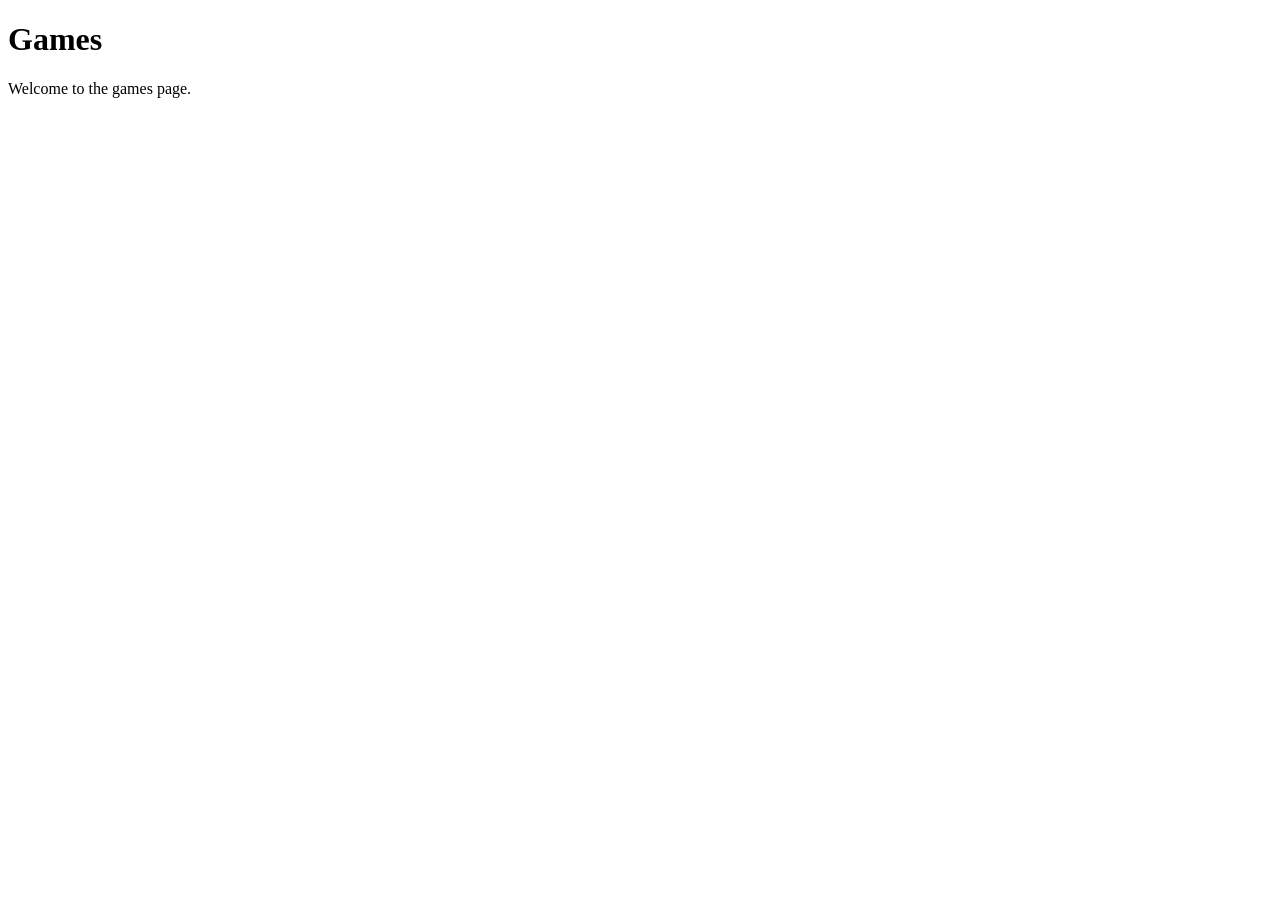
==== index.html @ 56814931 "init" ====
<!DOCTYPE html>
<html lang="en">
<head>
	<meta charset="UTF-8">
	<meta name="viewport" content="width=device-width, initial-scale=1.0">
	<title>Games</title>
</head>
<body>
	<h1>Games</h1>
	<p>Welcome to the games page.</p>
</body>
</html>
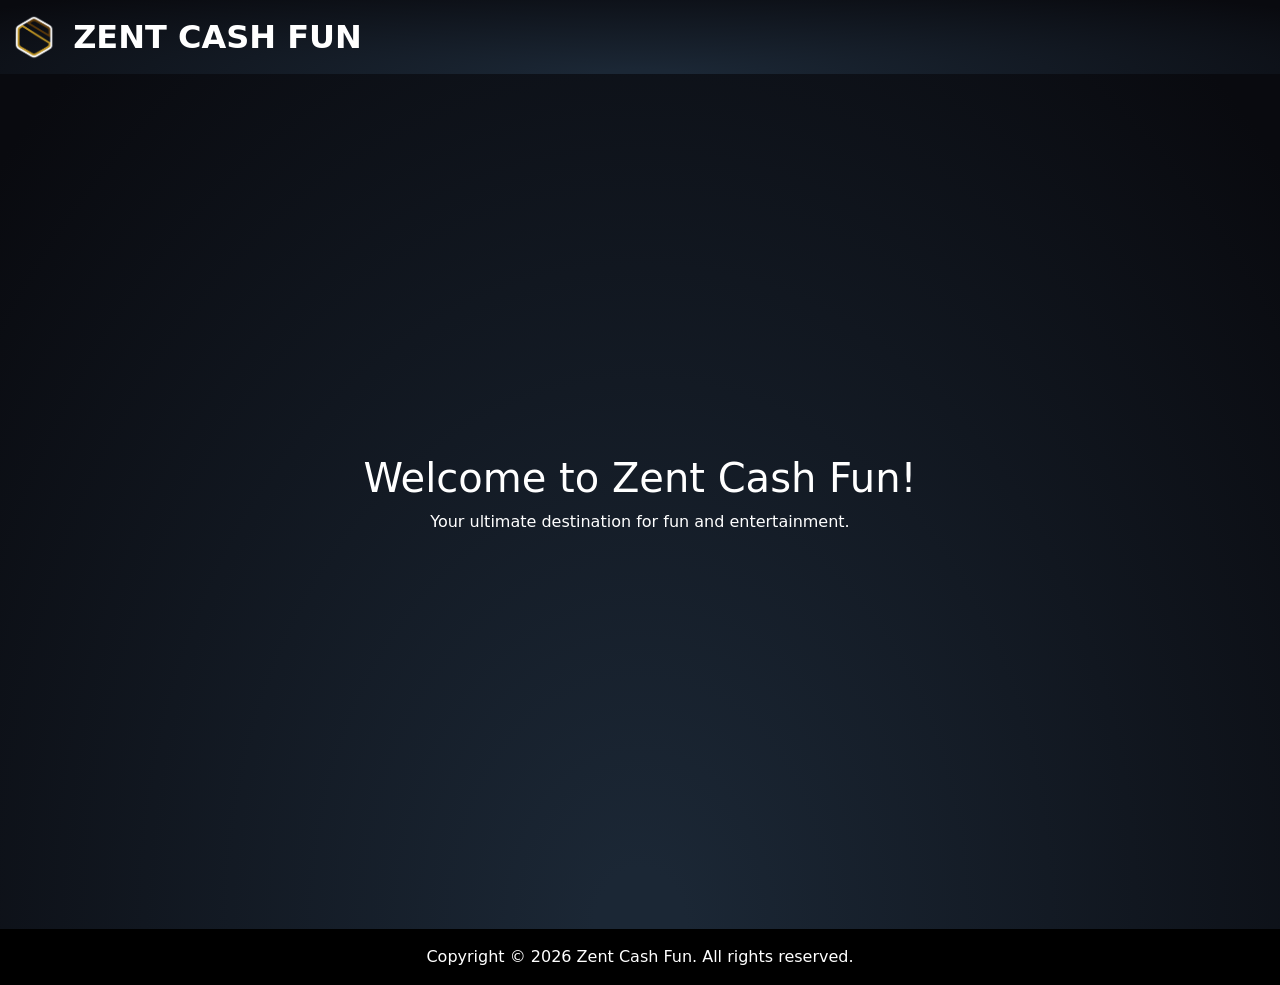
==== commit 6668c084: "init" ====
--- a/index.html
+++ b/index.html
@@ -1,12 +1,39 @@
 <!DOCTYPE html>
 <html lang="en">
 <head>
-	<meta charset="UTF-8">
-	<meta name="viewport" content="width=device-width, initial-scale=1.0">
-	<title>Games</title>
+  <meta charset="UTF-8">
+  <title>Zent Cash Fun</title>
+  <link rel="stylesheet" type="text/css" href="assets/vendor/bootstrap/css/bootstrap.min.css">
+  <link rel="stylesheet" type="text/css" href="assets/css/main.css">
+  <link rel="shortcut icon" type="image/x-icon" href="favicon.ico">
 </head>
 <body>
-	<h1>Games</h1>
-	<p>Welcome to the games page.</p>
+	<nav class="navbar navbar-expand-lg bg-body-tertiary" data-bs-theme="dark">
+		<div class="container-fluid">
+		<a class="navbar-brand" href="/"><img alt="Zent Cash Fun" loading="lazy" src="assets/img/zent-cash-fun.png" height="48"> <span class="logo-text">Zent Cash Fun</span></a>
+		<button class="navbar-toggler" type="button" data-bs-toggle="collapse" data-bs-target="#navbarNavDropdown" aria-controls="navbarNavDropdown" aria-expanded="false" aria-label="Toggle navigation">
+			<span class="navbar-toggler-icon"></span>
+		</button>
+		<div class="navbar-collapse" id="navbarNavDropdown">
+		</div>
+		</div>
+	</nav>
+	<section class="main-content">
+		<div class="container">
+			<div class="row">
+				<div class="col-md-12 text-center">
+					<h1>Welcome to Zent Cash Fun!</h1>
+					<p>Your ultimate destination for fun and entertainment.</p>
+				</div>
+			</div>
+		</div>
+	</section>
+	<section class="footer">
+		<div class="footer-copyright">     
+		<p>Copyright &copy; <span id="currentyear">2026</span> Zent Cash Fun. All rights reserved.</p>
+		</div>
+	</section>
+	<script src="assets/vendor/bootstrap/js/bootstrap.bundle.min.js"></script>   
+	<script src="assets/js/main.js"></script>
 </body>
 </html>
--- a/assets/css/main.css
+++ b/assets/css/main.css
@@ -0,0 +1,50 @@
+/* Navigation Styles */
+.bg-body-tertiary {
+    background: radial-gradient(ellipse at bottom, #1b2735 5%, #090a0f 95%);
+}
+.navbar-brand{
+    display: inline-flex;
+    align-items: center;
+}
+.logo-text {
+    font-size: xx-large;
+    font-weight: bold;
+    margin-left: 1rem;
+    text-transform: uppercase;
+}
+.nav-item {
+    font-size: 1.25rem;
+    font-weight: bolder;
+    padding-left: 1.3rem;
+    padding-right: 1.3rem;
+}
+.navbar-collapse {
+    justify-content: flex-end;
+}
+/* Navigation Styles */
+
+/* Main Content Styles */
+.main-content {
+    background: radial-gradient(ellipse at bottom, #1b2735 5%, #090a0f 95%);
+    color: #FFFFFF;
+    padding: 4rem 0;
+    height: 95vh;
+    display: flex;
+    align-items: center;
+}
+
+/* Footer Styles */
+.footer {
+    background: black;
+    color: #FFFFFF;
+    position: relative;
+    overflow: hidden;
+    z-index: 5;
+    padding-left: 2rem;
+    padding-right: 2rem;
+    padding-top: 1rem;
+}
+.footer-copyright {
+    text-align: center !important;
+}
+/* Footer Styles */
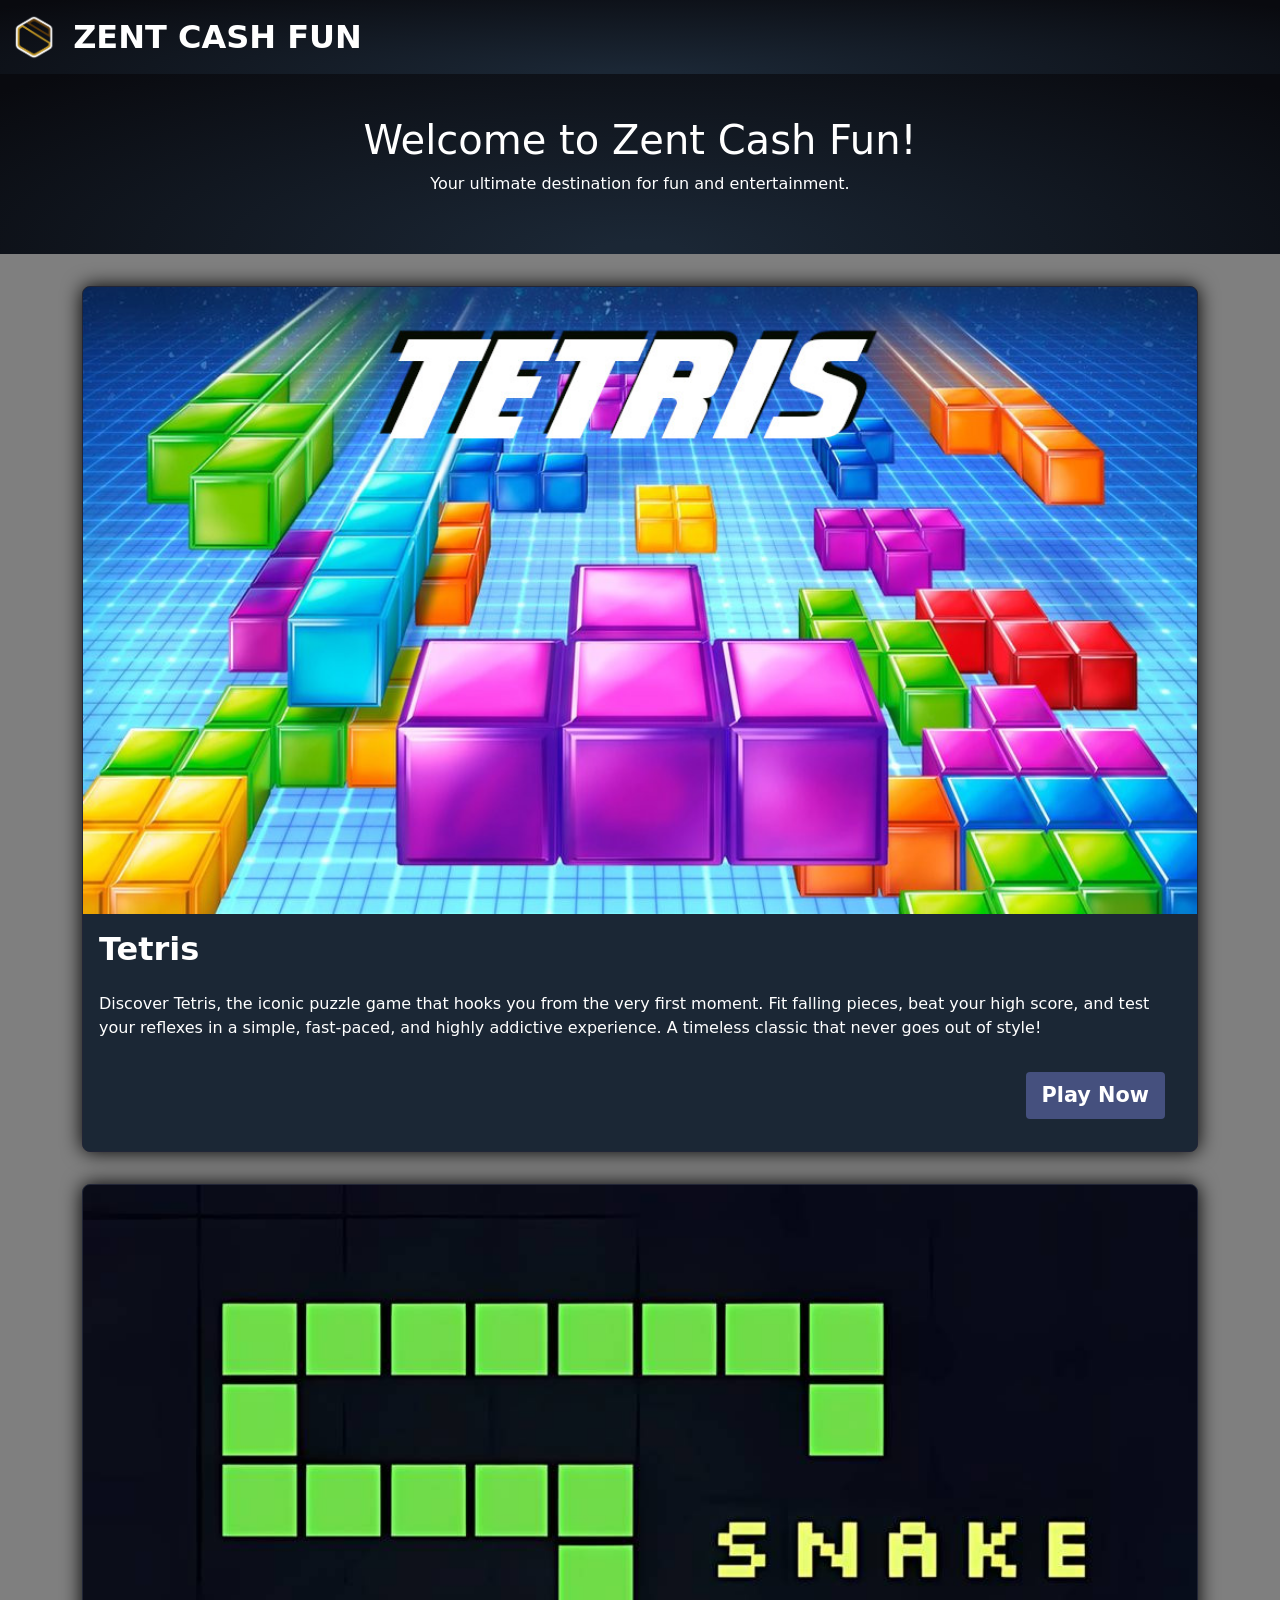
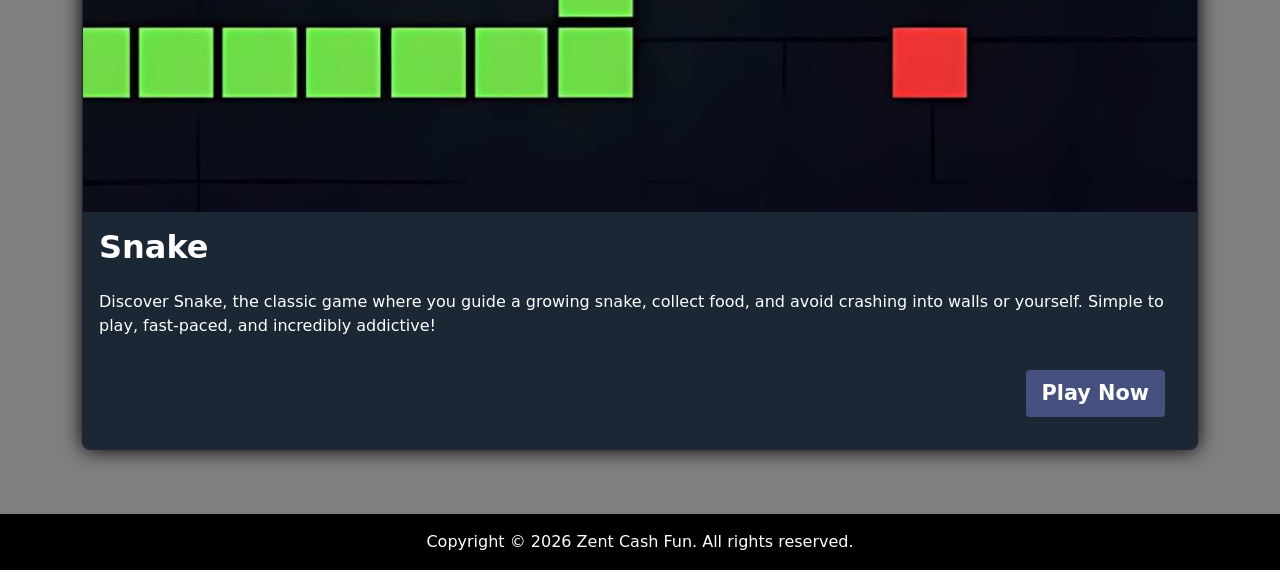
==== commit aab8aab6: "init" ====
--- a/index.html
+++ b/index.html
@@ -2,6 +2,7 @@
 <html lang="en">
 <head>
   <meta charset="UTF-8">
+  <meta name="viewport" content="width=device-width, initial-scale=1.0"/>
   <title>Zent Cash Fun</title>
   <link rel="stylesheet" type="text/css" href="assets/vendor/bootstrap/css/bootstrap.min.css">
   <link rel="stylesheet" type="text/css" href="assets/css/main.css">
@@ -10,12 +11,10 @@
 <body>
 	<nav class="navbar navbar-expand-lg bg-body-tertiary" data-bs-theme="dark">
 		<div class="container-fluid">
-		<a class="navbar-brand" href="/"><img alt="Zent Cash Fun" loading="lazy" src="assets/img/zent-cash-fun.png" height="48"> <span class="logo-text">Zent Cash Fun</span></a>
-		<button class="navbar-toggler" type="button" data-bs-toggle="collapse" data-bs-target="#navbarNavDropdown" aria-controls="navbarNavDropdown" aria-expanded="false" aria-label="Toggle navigation">
-			<span class="navbar-toggler-icon"></span>
-		</button>
-		<div class="navbar-collapse" id="navbarNavDropdown">
-		</div>
+			<a class="navbar-brand" href="/"><img alt="Zent Cash Fun" loading="lazy" src="assets/img/zent-cash-fun.png" height="48"> <span class="logo-text">Zent Cash Fun</span></a>
+			<button class="navbar-toggler" type="button" data-bs-toggle="collapse" data-bs-target="#navbarNavDropdown" aria-controls="navbarNavDropdown" aria-expanded="false" aria-label="Toggle navigation"><span class="navbar-toggler-icon"></span></button>
+			<div class="collapse navbar-collapse" id="navbarNavDropdown">
+			</div>
 		</div>
 	</nav>
 	<section class="main-content">
@@ -24,6 +23,32 @@
 				<div class="col-md-12 text-center">
 					<h1>Welcome to Zent Cash Fun!</h1>
 					<p>Your ultimate destination for fun and entertainment.</p>
+				</div>
+			</div>
+		</div>
+	</section>
+		<section class="games-content">
+		<div class="container">
+			<div class="row">
+				<div class="col-12 col-sm-12 col-md-12 col-lg-12 col-xl-12 col-xxl-6">
+					<div class="game-card">
+						<img alt="tetris" loading="lazy" src="assets/img/games/tetris.jpg">
+						<h3 class="game-title">Tetris</h3>
+						<p class="game-description">Discover Tetris, the iconic puzzle game that hooks you from the very first moment. Fit falling pieces, beat your high score, and test your reflexes in a simple, fast-paced, and highly addictive experience. A timeless classic that never goes out of style!</p>
+						<div class="game-button-container">
+							<a href="tetris" class="play-button">Play Now</a>
+						</div>
+					</div>
+				</div>
+				<div class="col-12 col-sm-12 col-md-12 col-lg-12 col-xl-12 col-xxl-6">
+					<div class="game-card">
+						<img alt="Snake" loading="lazy" src="assets/img/games/snake.jpg" class="game-image">
+						<h3 class="game-title">Snake</h3>
+						<p class="game-description">Discover Snake, the classic game where you guide a growing snake, collect food, and avoid crashing into walls or yourself. Simple to play, fast-paced, and incredibly addictive!</p>
+						<div class="game-button-container">
+							<a href="snake" class="play-button">Play Now</a>
+						</div>
+					</div>
 				</div>
 			</div>
 		</div>
--- a/assets/css/main.css
+++ b/assets/css/main.css
@@ -28,10 +28,59 @@
     background: radial-gradient(ellipse at bottom, #1b2735 5%, #090a0f 95%);
     color: #FFFFFF;
     padding: 4rem 0;
-    height: 95vh;
+    height: 20vh;
     display: flex;
     align-items: center;
 }
+/* Main Content Styles */
+
+/* Game Section Styles */
+.games-content {
+    background: #7f7f7f;
+    padding: 2rem;
+}
+
+.game-card { 
+    background: #1b2735;
+    color: rgb(255, 255, 255);
+    border: 1px solid #212537;
+    box-shadow: 0 0 20px rgb(0, 0, 0);
+    border-radius: 0.5rem;
+    margin-bottom: 2rem;
+    overflow: hidden;
+}
+.game-card img {
+    width: 100%;
+}
+.game-title {
+    font-size: 2rem;
+    font-weight: bold;
+    padding: 1rem;
+}
+.game-description {
+    padding: 0 1rem 1rem 1rem;
+}
+.game-button-container {
+    display: flex;
+    justify-content: flex-end;
+    padding: 0 2rem 2rem 2rem;
+}
+.play-button {
+    background: #45507e;
+    color: #FFFFFF;
+    border: none;
+    padding: 0.5rem 1rem;
+    font-size: 1.3rem;
+    font-weight: bold;
+    border-radius: 0.25rem;
+    text-decoration: none;
+    cursor: pointer;
+    animation: pulse 2s infinite;
+}
+.play-button:hover {
+    background: #5a67d8;
+}
+/* Game Section Styles */
 
 /* Footer Styles */
 .footer {
@@ -47,4 +96,20 @@
 .footer-copyright {
     text-align: center !important;
 }
-/* Footer Styles */+/* Footer Styles */
+
+/* Animations */
+@keyframes pulse {
+    0% {
+        transform: scale(1);
+        box-shadow: 0 0 0 rgba(255, 255, 255, 0.7);
+    }
+    50% {
+        transform: scale(1.05);
+        box-shadow: 0 0 20px rgba(255, 255, 255, 0.7);
+    }
+    100% {
+        transform: scale(1);
+        box-shadow: 0 0 0 rgba(255, 255, 255, 0.7);
+    }
+}
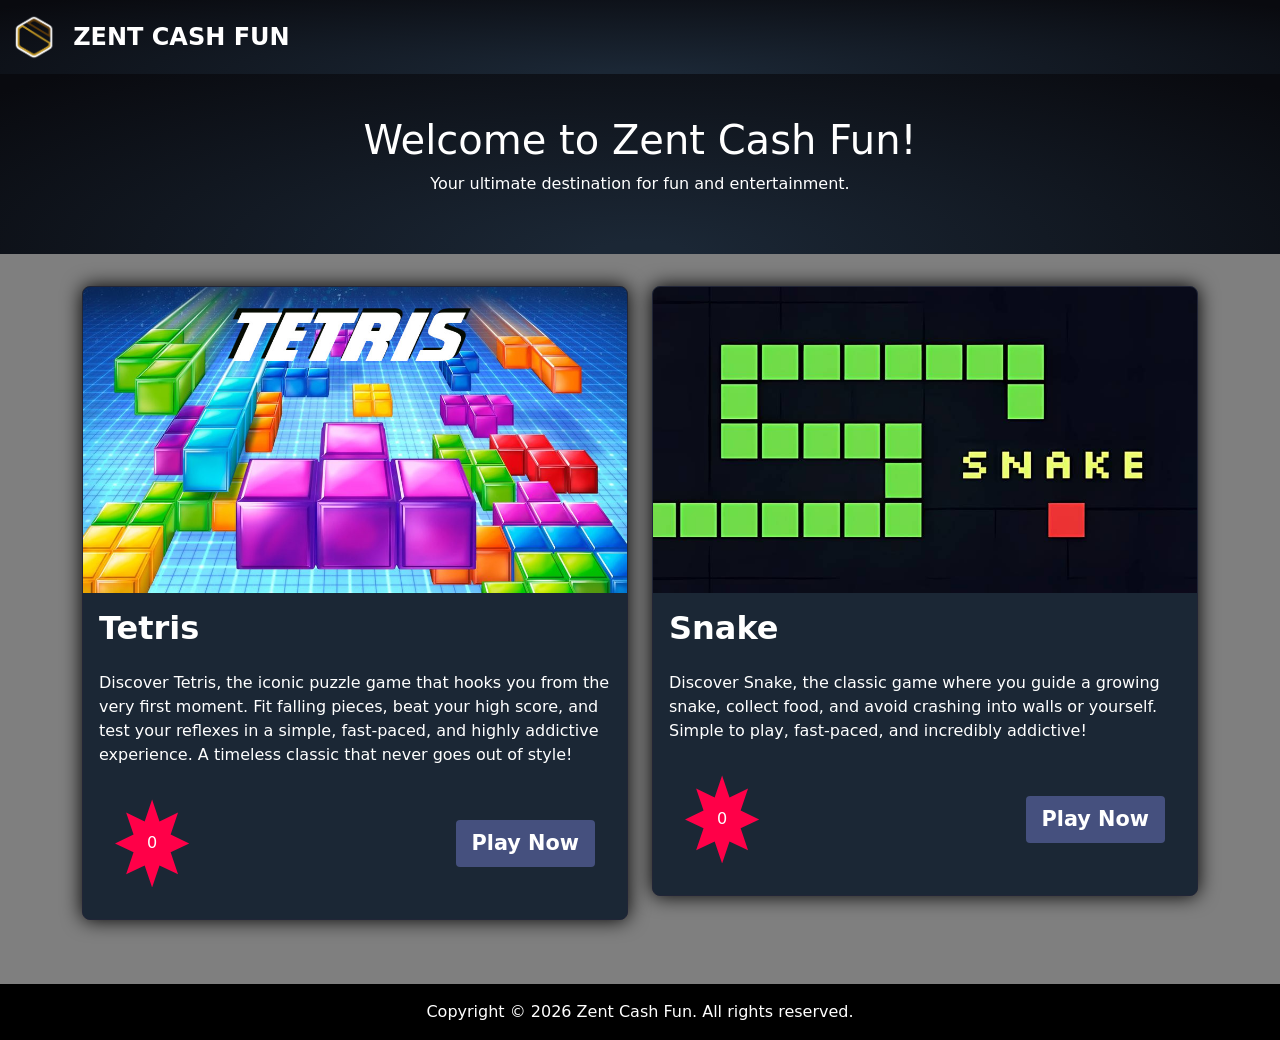
==== commit 10ff5517: "init" ====
--- a/index.html
+++ b/index.html
@@ -30,22 +30,24 @@
 		<section class="games-content">
 		<div class="container">
 			<div class="row">
-				<div class="col-12 col-sm-12 col-md-12 col-lg-12 col-xl-12 col-xxl-6">
+				<div class="col-12 col-sm-12 col-md-12 col-lg-12 col-xl-6 col-xxl-6">
 					<div class="game-card">
 						<img alt="tetris" loading="lazy" src="assets/img/games/tetris.jpg">
 						<h3 class="game-title">Tetris</h3>
 						<p class="game-description">Discover Tetris, the iconic puzzle game that hooks you from the very first moment. Fit falling pieces, beat your high score, and test your reflexes in a simple, fast-paced, and highly addictive experience. A timeless classic that never goes out of style!</p>
 						<div class="game-button-container">
+							<span class="game-cost" id="tetris-cost">0</span>
 							<a href="tetris" class="play-button">Play Now</a>
 						</div>
 					</div>
 				</div>
-				<div class="col-12 col-sm-12 col-md-12 col-lg-12 col-xl-12 col-xxl-6">
+				<div class="col-12 col-sm-12 col-md-12 col-lg-12 col-xl-6 col-xxl-6">
 					<div class="game-card">
 						<img alt="Snake" loading="lazy" src="assets/img/games/snake.jpg" class="game-image">
 						<h3 class="game-title">Snake</h3>
 						<p class="game-description">Discover Snake, the classic game where you guide a growing snake, collect food, and avoid crashing into walls or yourself. Simple to play, fast-paced, and incredibly addictive!</p>
 						<div class="game-button-container">
+							<span class="game-cost" id="snake-cost">0</span>
 							<a href="snake" class="play-button">Play Now</a>
 						</div>
 					</div>
--- a/assets/css/main.css
+++ b/assets/css/main.css
@@ -7,7 +7,7 @@
     align-items: center;
 }
 .logo-text {
-    font-size: xx-large;
+    font-size: x-large;
     font-weight: bold;
     margin-left: 1rem;
     text-transform: uppercase;
@@ -62,8 +62,14 @@
 }
 .game-button-container {
     display: flex;
-    justify-content: flex-end;
+    justify-content: space-between;
+    align-items: center;
     padding: 0 2rem 2rem 2rem;
+}
+.game-cost {
+    background: rgb(255, 0, 72);
+    clip-path: polygon(50% 0%, 60% 25%, 85% 15%, 75% 40%, 100% 50%, 75% 60%, 85% 85%, 60% 75%, 50% 100%, 40% 75%, 15% 85%, 25% 60%, 0% 50%, 25% 40%, 15% 15%, 40% 25%);
+    padding: 2rem;
 }
 .play-button {
     background: #45507e;
@@ -97,7 +103,12 @@
     text-align: center !important;
 }
 /* Footer Styles */
-
+@media (max-width: 768px) {
+.games-content{
+    padding-left: 0.4rem;
+    padding-right: 0.4rem;
+}
+}
 /* Animations */
 @keyframes pulse {
     0% {
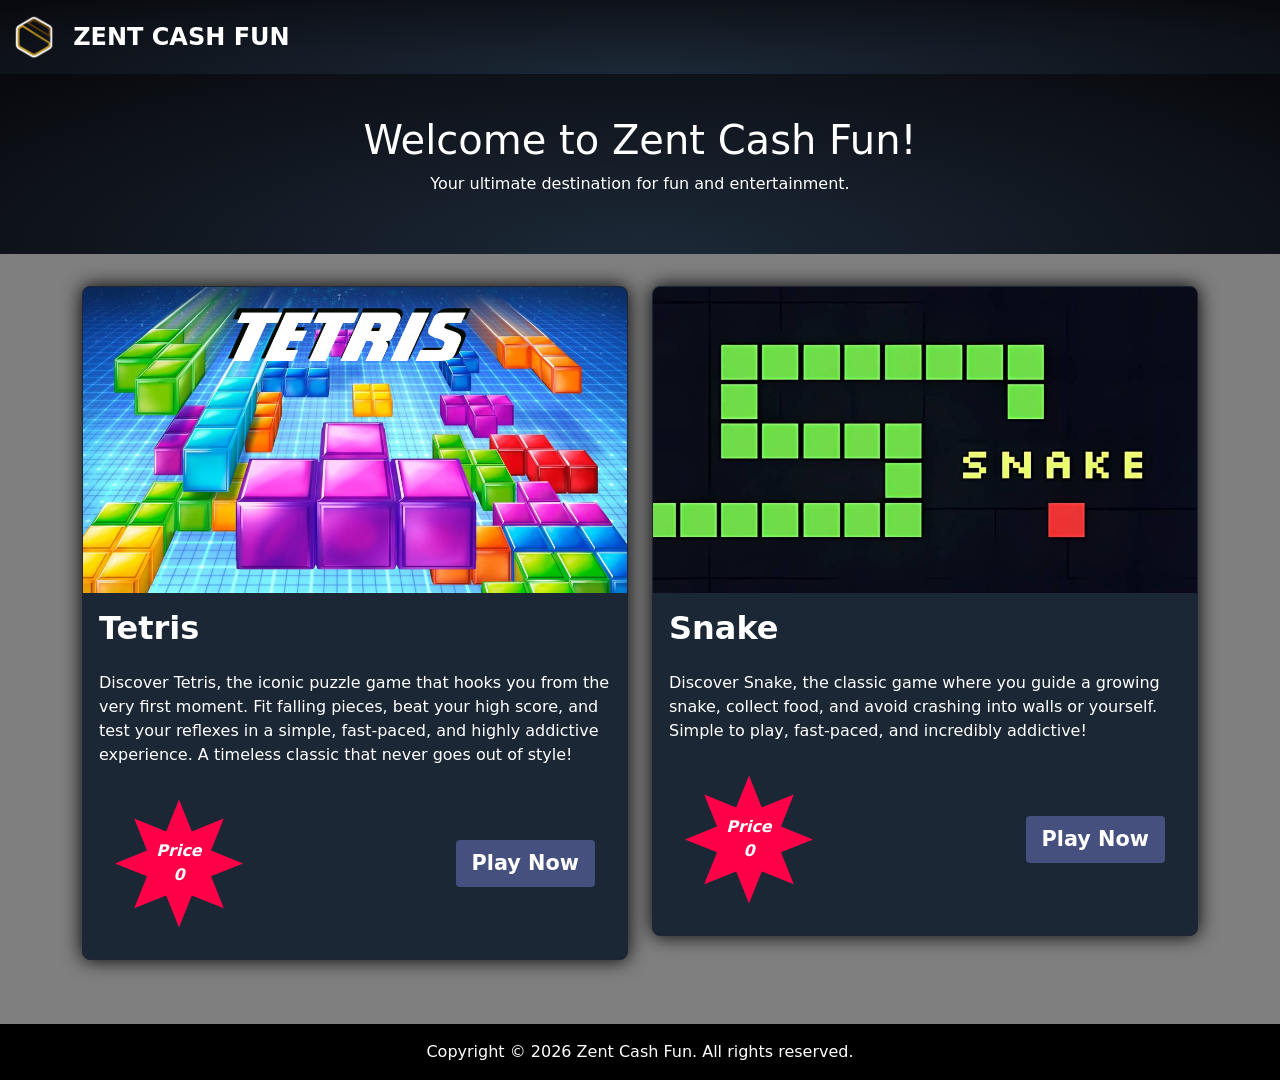
==== commit 96480c5e: "init" ====
--- a/index.html
+++ b/index.html
@@ -36,7 +36,7 @@
 						<h3 class="game-title">Tetris</h3>
 						<p class="game-description">Discover Tetris, the iconic puzzle game that hooks you from the very first moment. Fit falling pieces, beat your high score, and test your reflexes in a simple, fast-paced, and highly addictive experience. A timeless classic that never goes out of style!</p>
 						<div class="game-button-container">
-							<span class="game-cost" id="tetris-cost">0</span>
+							<span class="game-cost">Price <span id="tetris-cost">0</span></span>
 							<a href="tetris" class="play-button">Play Now</a>
 						</div>
 					</div>
@@ -47,7 +47,7 @@
 						<h3 class="game-title">Snake</h3>
 						<p class="game-description">Discover Snake, the classic game where you guide a growing snake, collect food, and avoid crashing into walls or yourself. Simple to play, fast-paced, and incredibly addictive!</p>
 						<div class="game-button-container">
-							<span class="game-cost" id="snake-cost">0</span>
+							<span class="game-cost">Price <span id="snake-cost">0</span></span>
 							<a href="snake" class="play-button">Play Now</a>
 						</div>
 					</div>
@@ -56,7 +56,10 @@
 		</div>
 	</section>
 	<section class="footer">
-		<div class="footer-copyright">     
+		<div class="footer-copyright">
+		<audio id="background-music" autoplay loop>
+			<source src="assets/song/background-music-two.mp3" type="audio/mpeg">
+		</audio>	     
 		<p>Copyright &copy; <span id="currentyear">2026</span> Zent Cash Fun. All rights reserved.</p>
 		</div>
 	</section>
--- a/assets/css/main.css
+++ b/assets/css/main.css
@@ -70,6 +70,16 @@
     background: rgb(255, 0, 72);
     clip-path: polygon(50% 0%, 60% 25%, 85% 15%, 75% 40%, 100% 50%, 75% 60%, 85% 85%, 60% 75%, 50% 100%, 40% 75%, 15% 85%, 25% 60%, 0% 50%, 25% 40%, 15% 15%, 40% 25%);
     padding: 2rem;
+    display: flex;
+    flex-direction: column;
+    align-items: center;
+    height: 8rem;
+    width: 8rem;
+    font-size: 1rem;
+    justify-content: center;
+    font-style: oblique;
+    font-weight: bold;
+    animation: pulsePrice 2s infinite;
 }
 .play-button {
     background: #45507e;
@@ -123,4 +133,20 @@
         transform: scale(1);
         box-shadow: 0 0 0 rgba(255, 255, 255, 0.7);
     }
+}
+
+@keyframes pulsePrice {
+0% {
+    transform: scale(1);
+    box-shadow: inset 17px -20px 100px 20px rgba(245, 193, 60, 0.7);
+}
+50% {
+    transform: scale(0.95);
+    box-shadow: inset 17px -20px 100px 20px rgb(249 255 0);
+}
+
+75% {
+    transform: scale(0.9);
+    box-shadow: inset 17px -20px 100px 20px rgb(0 0 0);
+}
 }
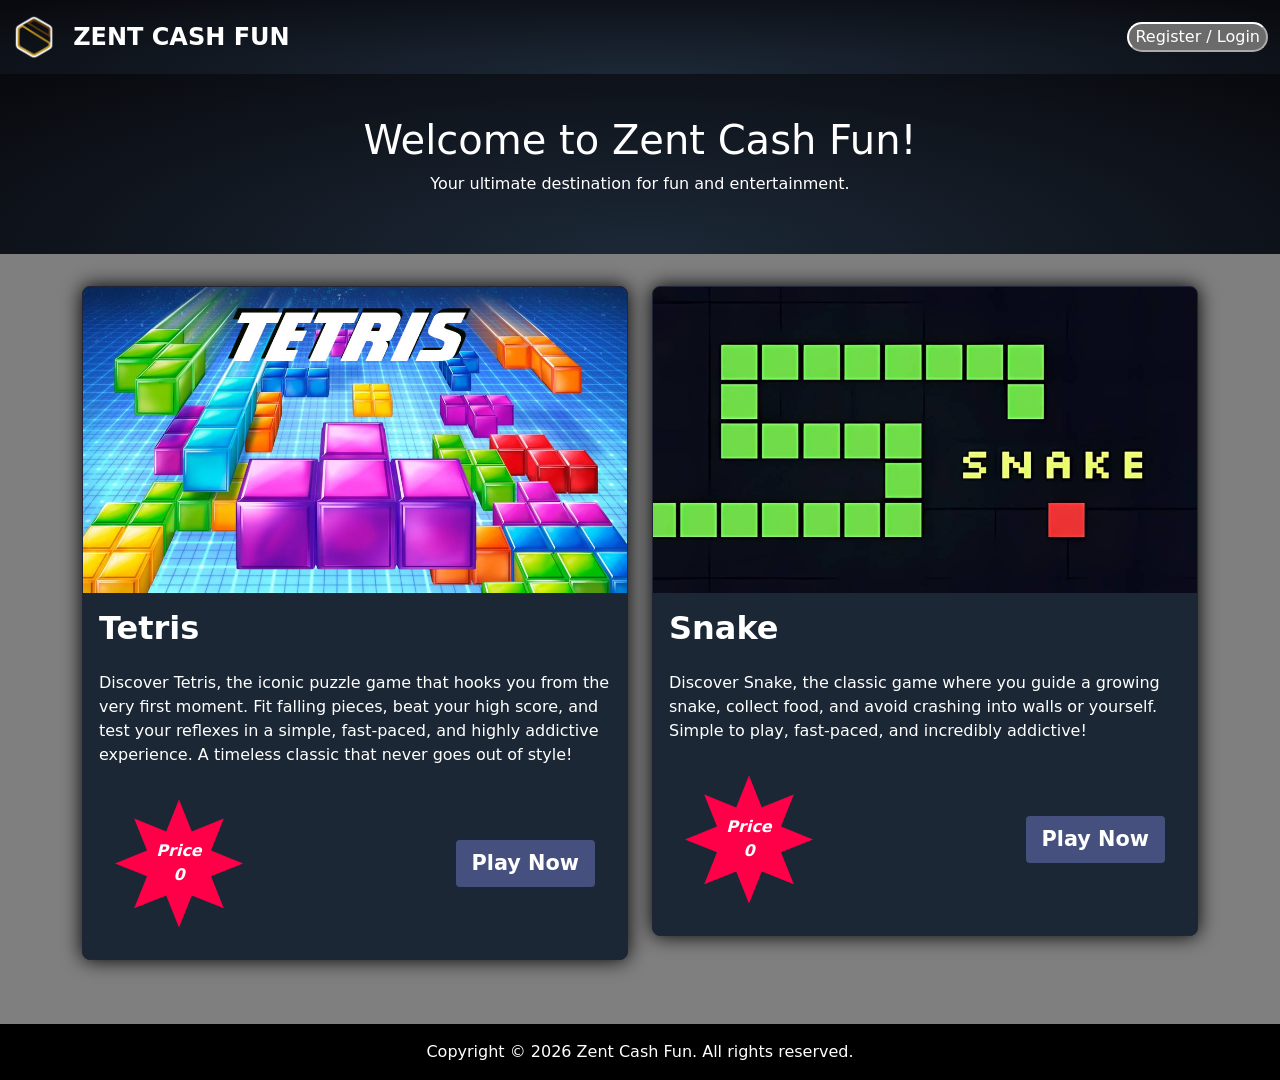
==== commit d922cec7: "init" ====
--- a/index.html
+++ b/index.html
@@ -14,6 +14,10 @@
 			<a class="navbar-brand" href="/"><img alt="Zent Cash Fun" loading="lazy" src="assets/img/zent-cash-fun.png" height="48"> <span class="logo-text">Zent Cash Fun</span></a>
 			<button class="navbar-toggler" type="button" data-bs-toggle="collapse" data-bs-target="#navbarNavDropdown" aria-controls="navbarNavDropdown" aria-expanded="false" aria-label="Toggle navigation"><span class="navbar-toggler-icon"></span></button>
 			<div class="collapse navbar-collapse" id="navbarNavDropdown">
+				<a class="nav-item userdashboard" href="dashboard.html">Dashboard</a>
+				<p class="usergetbalance">Balance: <span id="balance">0.00</span></p>
+          		<button class="register-login-btn" onclick="window.location.href='auth.html'">Register / Login</button>
+          		<button class="close-session-btn" onclick="closeSession()">Close Session</button>
 			</div>
 		</div>
 	</nav>
@@ -59,11 +63,12 @@
 		<div class="footer-copyright">
 		<audio id="background-music" autoplay loop>
 			<source src="assets/song/background-music-two.mp3" type="audio/mpeg">
-		</audio>	     
+		</audio>		     
 		<p>Copyright &copy; <span id="currentyear">2026</span> Zent Cash Fun. All rights reserved.</p>
 		</div>
 	</section>
-	<script src="assets/vendor/bootstrap/js/bootstrap.bundle.min.js"></script>   
+	<script src="assets/vendor/bootstrap/js/bootstrap.bundle.min.js"></script>
+	<script src="assets/js/api.js"></script>   
 	<script src="assets/js/main.js"></script>
 </body>
 </html>
--- a/assets/css/main.css
+++ b/assets/css/main.css
@@ -6,6 +6,7 @@
     display: inline-flex;
     align-items: center;
 }
+
 .logo-text {
     font-size: x-large;
     font-weight: bold;
@@ -13,15 +14,78 @@
     text-transform: uppercase;
 }
 .nav-item {
+    color: rgb(197, 197, 197);
     font-size: 1.25rem;
     font-weight: bolder;
-    padding-left: 1.3rem;
-    padding-right: 1.3rem;
+    text-decoration: none;
+    padding: 0.5rem;
+    margin-right: 1rem;
+    margin-left: 1rem;
+    border-radius: 5px;
+}
+.nav-item:hover {
+    color: rgb(255, 255, 255);
+    cursor: pointer;
+    background: #1e2b3f;
 }
 .navbar-collapse {
     justify-content: flex-end;
 }
+.usergetbalance {
+    font-size: 1rem;
+    font-weight: bolder;
+    margin-right: 1.5rem;
+    margin-top: 0;
+    margin-bottom: 0;
+    color: #FFFFFF;
+}
+.register-login-btn{
+    border-radius: 1rem;
+}
+.close-session-btn{
+    border-radius: 1rem;
+}
 /* Navigation Styles */
+
+/* Authentication Styles */
+.auth-container {
+    display: flex;
+    height: 95vh;
+    background: radial-gradient(ellipse at bottom, #464434 30%, #7f7f7f 95%);
+}
+#auth {
+    display: flex;
+    flex-direction: column;
+    flex-wrap: wrap;
+    margin: auto;
+    align-items: center;
+    background: #7e7e7e;
+    min-width: 300px;
+    max-width: 350px;
+    border-radius: 1rem;
+    border: 1px solid rgb(172, 172, 172);
+    padding-bottom: 2rem;
+}
+.auth-title  {
+    padding-top: 2rem;
+    color: #FFFFFF;
+}
+#auth input {
+    padding: 10px;
+    margin: 5px;
+    min-width: 200px;
+    border-radius: 3rem;
+}
+#auth button {
+    padding: 10px;
+    margin: 5px;
+    min-width: 100px;
+    border-radius: 3rem;
+}
+#auth button:hover {
+    background: #d7ffaa;
+}
+/* Authentication Styles */
 
 /* Main Content Styles */
 .main-content {
@@ -113,12 +177,71 @@
     text-align: center !important;
 }
 /* Footer Styles */
+
+/* Dashboard Styles */
+.dashboard-content {
+    background: radial-gradient(ellipse at bottom, #1b2735 5%, #090a0f 95%);
+    color: #FFFFFF;
+    padding: 4rem 0;
+    min-height: 80vh;
+}
+.deposit {
+    display: flex;
+    flex-direction: column;
+    flex-wrap: nowrap;
+    padding-left: 2rem;
+    padding-right: 2rem;
+    padding-top: 2rem;
+    padding-bottom: 2rem;
+    align-items: center;
+    background: #25334c;
+    border-radius: 1rem;
+    border: 1px solid rgb(139 139 139);
+    box-shadow: 0 0 20px rgb(197 197 197);
+    margin-top: 2rem;
+    margin-bottom: 2rem;;
+}    
+.deposit p {
+    background: #303a46;
+    padding: 1rem;
+    border-radius: 1rem;
+    word-break: break-all;
+    font-size: 0.9rem;
+}
+.userbalance {
+    display: flex;
+    flex-direction: column;
+    flex-wrap: nowrap;
+    padding-left: 2rem;
+    padding-right: 2rem;
+    padding-top: 2rem;
+    padding-bottom: 2rem;
+    align-items: center;
+    background: #25334c;
+    border-radius: 1rem;
+    border: 1px solid rgb(139 139 139);
+    box-shadow: 0 0 20px rgb(197 197 197);
+    margin-top: 2rem;
+    margin-bottom: 2rem;
+    width: max-content;
+}
+#getbalance {
+    background: #3f6c56;
+    padding: 1rem;
+    border-radius: 1rem;
+    word-break: break-all;
+    font-size: 1.25rem;
+} 
+/* Dashboard Styles */
+
+/* Responsive Styles */
 @media (max-width: 768px) {
 .games-content{
     padding-left: 0.4rem;
     padding-right: 0.4rem;
 }
 }
+
 /* Animations */
 @keyframes pulse {
     0% {
@@ -136,17 +259,17 @@
 }
 
 @keyframes pulsePrice {
-0% {
-    transform: scale(1);
-    box-shadow: inset 17px -20px 100px 20px rgba(245, 193, 60, 0.7);
-}
-50% {
-    transform: scale(0.95);
-    box-shadow: inset 17px -20px 100px 20px rgb(249 255 0);
-}
-
-75% {
-    transform: scale(0.9);
-    box-shadow: inset 17px -20px 100px 20px rgb(0 0 0);
-}
+    0% {
+        transform: scale(1);
+        box-shadow: inset 17px -20px 100px 20px rgba(245, 193, 60, 0.7);
+    }
+    50% {
+        transform: scale(0.95);
+        box-shadow: inset 17px -20px 100px 20px rgb(249 255 0);
+    }
+
+    75% {
+        transform: scale(0.9);
+        box-shadow: inset 17px -20px 100px 20px rgb(0 0 0);
+    }
 }
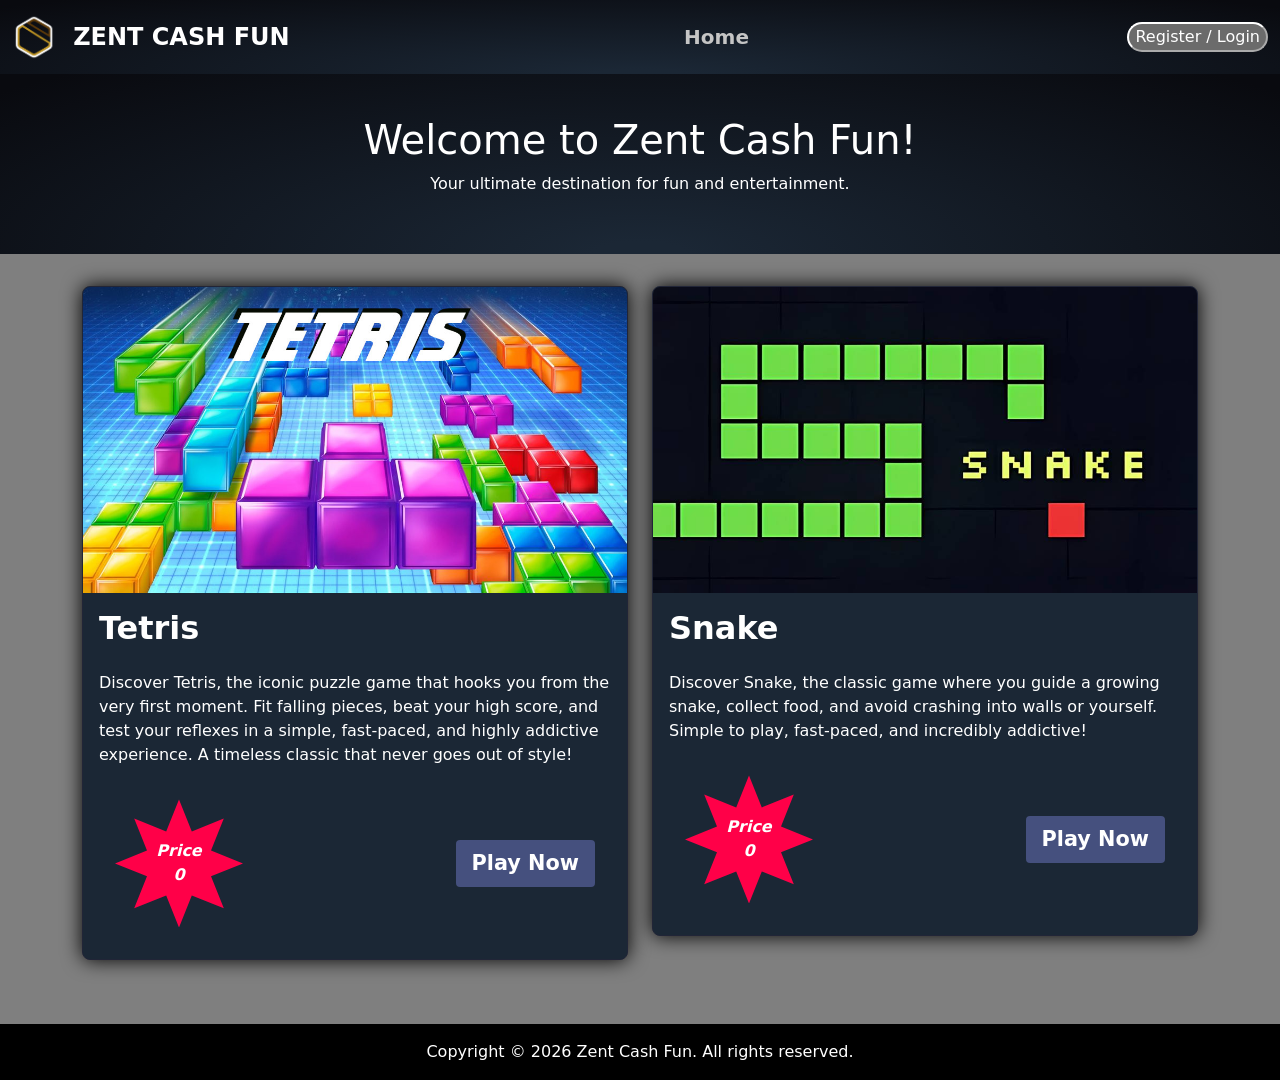
==== commit c645495f: "init" ====
--- a/index.html
+++ b/index.html
@@ -14,7 +14,10 @@
 			<a class="navbar-brand" href="/"><img alt="Zent Cash Fun" loading="lazy" src="assets/img/zent-cash-fun.png" height="48"> <span class="logo-text">Zent Cash Fun</span></a>
 			<button class="navbar-toggler" type="button" data-bs-toggle="collapse" data-bs-target="#navbarNavDropdown" aria-controls="navbarNavDropdown" aria-expanded="false" aria-label="Toggle navigation"><span class="navbar-toggler-icon"></span></button>
 			<div class="collapse navbar-collapse" id="navbarNavDropdown">
-				<a class="nav-item userdashboard" href="dashboard.html">Dashboard</a>
+				<div class="navbar-nav">
+					<a class="nav-item" href="./">Home</a>
+					<a class="nav-item userdashboard" href="dashboard.html">Dashboard</a>
+				</div>
 				<p class="usergetbalance">Balance: <span id="balance">0.00</span></p>
           		<button class="register-login-btn" onclick="window.location.href='auth.html'">Register / Login</button>
           		<button class="close-session-btn" onclick="closeSession()">Close Session</button>
--- a/assets/css/main.css
+++ b/assets/css/main.css
@@ -5,6 +5,10 @@
 .navbar-brand{
     display: inline-flex;
     align-items: center;
+}
+
+.navbar-nav {
+    margin: auto;
 }
 
 .logo-text {
@@ -179,13 +183,18 @@
 /* Footer Styles */
 
 /* Dashboard Styles */
-.dashboard-content {
+.dashboard-menssage-content {
     background: radial-gradient(ellipse at bottom, #1b2735 5%, #090a0f 95%);
     color: #FFFFFF;
     padding: 4rem 0;
-    min-height: 80vh;
-}
-.deposit {
+    min-height: 100vh;
+    margin: auto;
+    display: flex;
+    flex-direction: column;
+    align-items: center;
+    justify-content: center;
+}
+.message-content-logged {
     display: flex;
     flex-direction: column;
     flex-wrap: nowrap;
@@ -199,7 +208,32 @@
     border: 1px solid rgb(139 139 139);
     box-shadow: 0 0 20px rgb(197 197 197);
     margin-top: 2rem;
-    margin-bottom: 2rem;;
+    margin-bottom: 2rem;
+    width: fit-content;
+    margin: auto;
+} 
+.dashboard-content {
+    background: radial-gradient(ellipse at bottom, #1b2735 5%, #090a0f 95%);
+    color: #FFFFFF;
+    padding: 4rem 0;
+    min-height: 80vh;
+}
+.deposit {
+    display: flex;
+    flex-direction: column;
+    flex-wrap: nowrap;
+    padding-left: 2rem;
+    padding-right: 2rem;
+    padding-top: 2rem;
+    padding-bottom: 2rem;
+    align-items: center;
+    background: #25334c;
+    border-radius: 1rem;
+    border: 1px solid rgb(139 139 139);
+    box-shadow: 0 0 20px rgb(197 197 197);
+    margin-top: 2rem;
+    margin-bottom: 2rem;
+    width: fit-content;
 }    
 .deposit p {
     background: #303a46;
@@ -223,7 +257,7 @@
     box-shadow: 0 0 20px rgb(197 197 197);
     margin-top: 2rem;
     margin-bottom: 2rem;
-    width: max-content;
+    width: fit-content;
 }
 #getbalance {
     background: #3f6c56;
@@ -231,7 +265,40 @@
     border-radius: 1rem;
     word-break: break-all;
     font-size: 1.25rem;
-} 
+    font-weight: bold;
+}
+.changeusername {
+    display: flex;
+    flex-direction: column;
+    flex-wrap: nowrap;
+    padding-left: 2rem;
+    padding-right: 2rem;
+    padding-top: 2rem;
+    padding-bottom: 2rem;
+    align-items: center;
+    background: #25334c;
+    border-radius: 1rem;
+    border: 1px solid rgb(139 139 139);
+    box-shadow: 0 0 20px rgb(197 197 197);
+    margin-top: 2rem;
+    margin-bottom: 2rem;
+    width: fit-content;
+}
+.changeusername button {
+    padding: 10px;
+    margin: 5px;
+    min-width: 100px;
+    border-radius: 3rem;
+}
+.changeusername button:hover {
+    background: #f7c64a;
+}
+.changeusername input {
+    padding: 10px;
+    margin: 5px;
+    min-width: 200px;
+    border-radius: 3rem;
+}   
 /* Dashboard Styles */
 
 /* Responsive Styles */
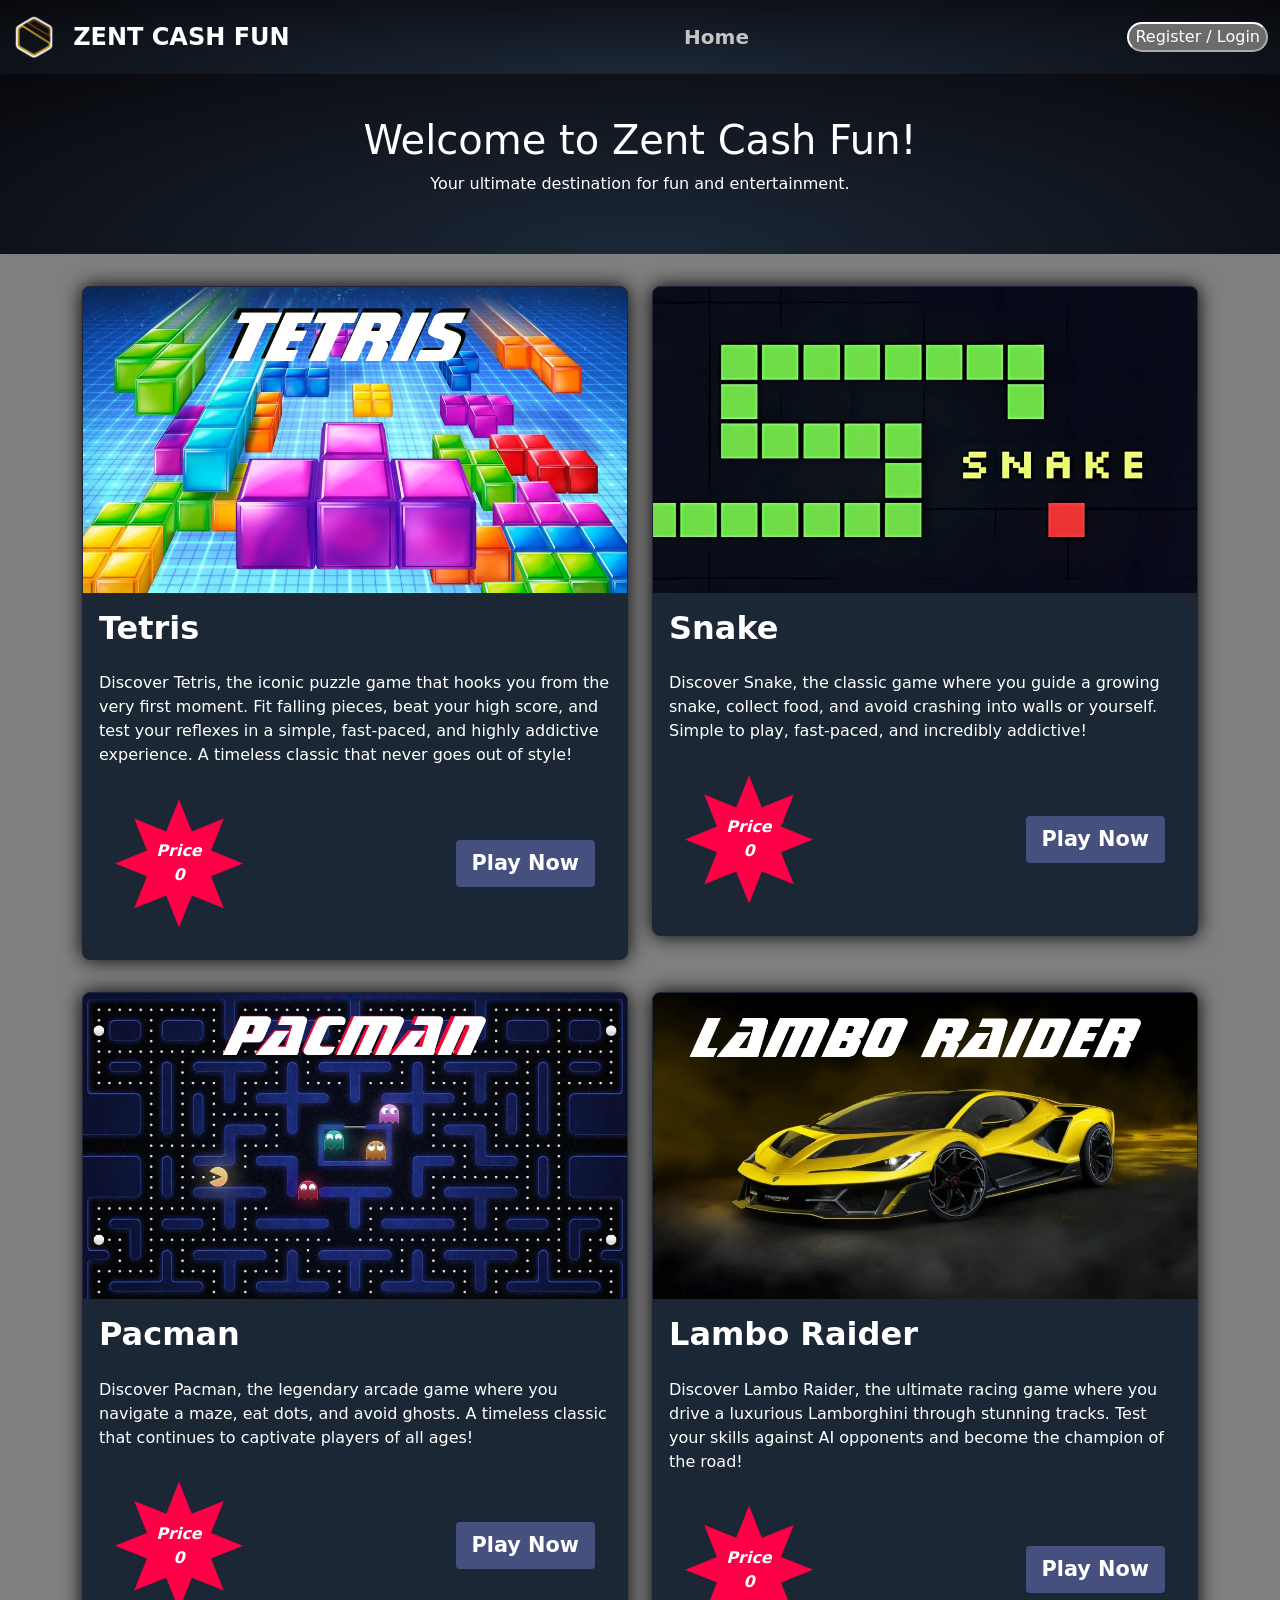
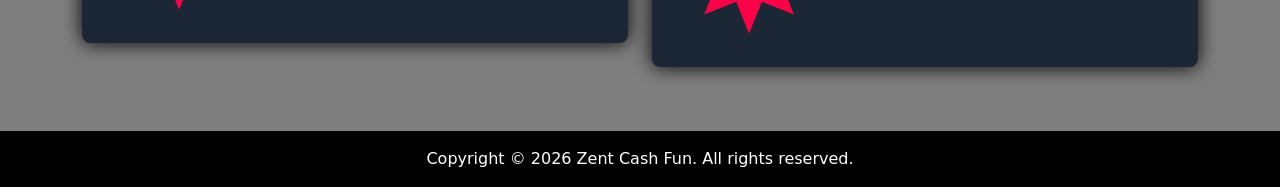
==== commit 9adbf6df: "list" ====
--- a/index.html
+++ b/index.html
@@ -59,6 +59,28 @@
 						</div>
 					</div>
 				</div>
+				<div class="col-12 col-sm-12 col-md-12 col-lg-12 col-xl-6 col-xxl-6">
+					<div class="game-card">
+						<img alt="Pacman" loading="lazy" src="assets/img/games/pacman.webp" class="game-image">
+						<h3 class="game-title">Pacman</h3>
+						<p class="game-description">Discover Pacman, the legendary arcade game where you navigate a maze, eat dots, and avoid ghosts. A timeless classic that continues to captivate players of all ages!</p>
+						<div class="game-button-container">
+							<span class="game-cost">Price <span id="pacman-cost">0</span></span>
+							<a href="pacman" class="play-button">Play Now</a>
+						</div>
+					</div>
+				</div>
+				<div class="col-12 col-sm-12 col-md-12 col-lg-12 col-xl-6 col-xxl-6">
+					<div class="game-card">
+						<img alt="Lambo Raider" loading="lazy" src="assets/img/games/lamboraider.webp" class="game-image">
+						<h3 class="game-title">Lambo Raider</h3>
+						<p class="game-description">Discover Lambo Raider, the ultimate racing game where you drive a luxurious Lamborghini through stunning tracks. Test your skills against AI opponents and become the champion of the road!</p>
+						<div class="game-button-container">
+							<span class="game-cost">Price <span id="lamboraider-cost">0</span></span>
+							<a href="lamboraider" class="play-button">Play Now</a>
+						</div>
+					</div>
+				</div>
 			</div>
 		</div>
 	</section>
--- a/assets/css/main.css
+++ b/assets/css/main.css
@@ -116,6 +116,7 @@
     border-radius: 0.5rem;
     margin-bottom: 2rem;
     overflow: hidden;
+    min-height: stretch;
 }
 .game-card img {
     width: 100%;
